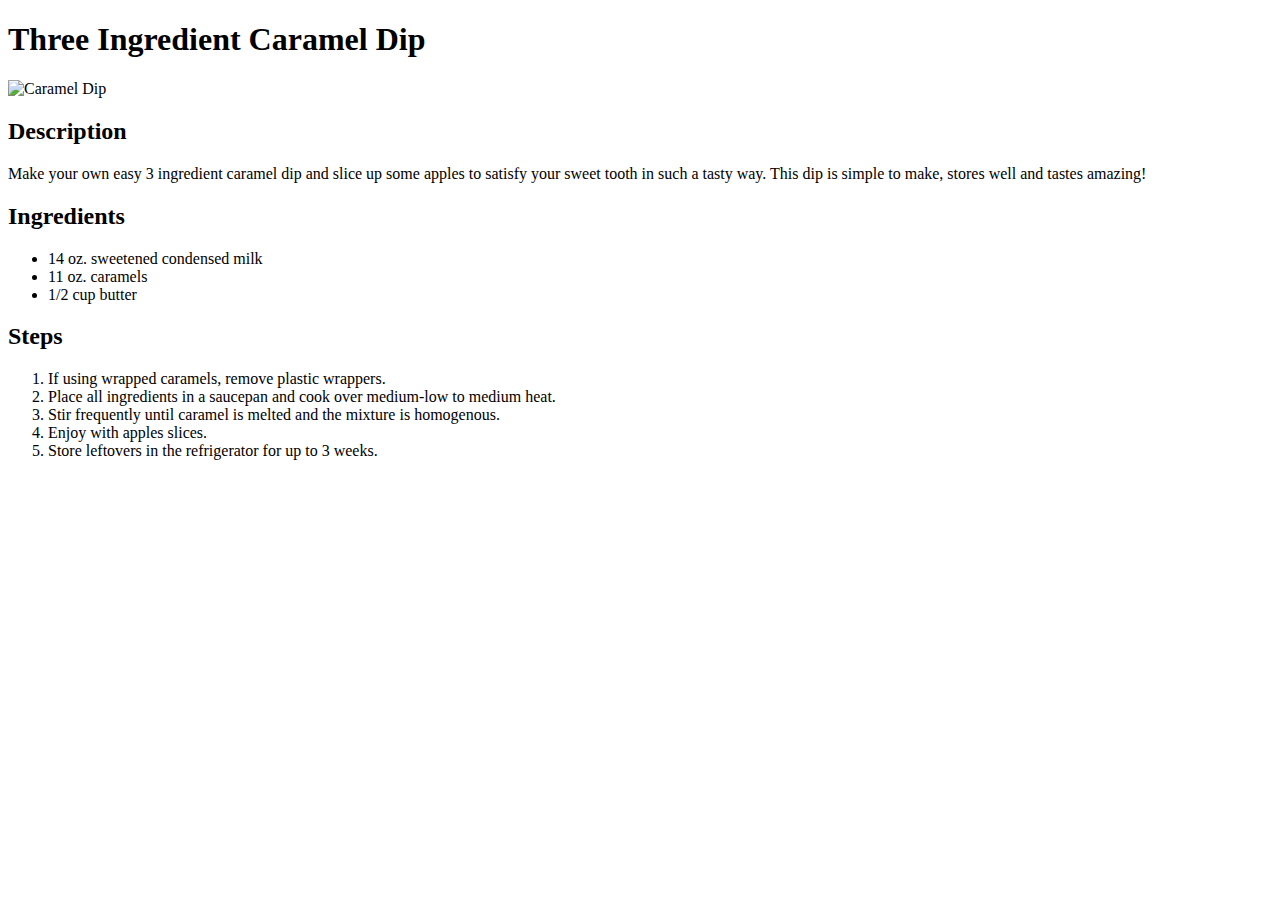
==== recipes/caramel-dip.html @ 016c43ef "Add caramel dip recipe" ====
<!DOCTYPE html>
<html>
    <head>
        <meta charset="UTF-8">
        <title>Three Ingredient Caramel Dip</title>
    </head>
    <body>
        <h1>Three Ingredient Caramel Dip</h1>
        <img src="https://cookingwithcarlee.com/wp-content/uploads/2021/10/apple-slice-in-thick-caramel-sauce.jpg.webp" alt="Caramel Dip">
        <h2>Description</h2>
        <p>Make your own easy 3 ingredient caramel dip and slice up some apples to satisfy your sweet tooth in such a tasty way. This dip is simple to make, stores well and tastes amazing!</p>
        <h2>Ingredients</h2>
        <ul>
            <li>14 oz. sweetened condensed milk</li>
            <li>11 oz. caramels</li>
            <li>1/2 cup butter</li>
        </ul>
        <h2>Steps</h2>
        <ol>
            <li>If using wrapped caramels, remove plastic wrappers.</li>
            <li>Place all ingredients in a saucepan and cook over medium-low to medium heat.</li>
            <li>Stir frequently until caramel is melted and the mixture is homogenous.</li>
            <li>Enjoy with apples slices.</li>
            <li>Store leftovers in the refrigerator for up to 3 weeks.</li>
        </ol>
    </body>
</html>
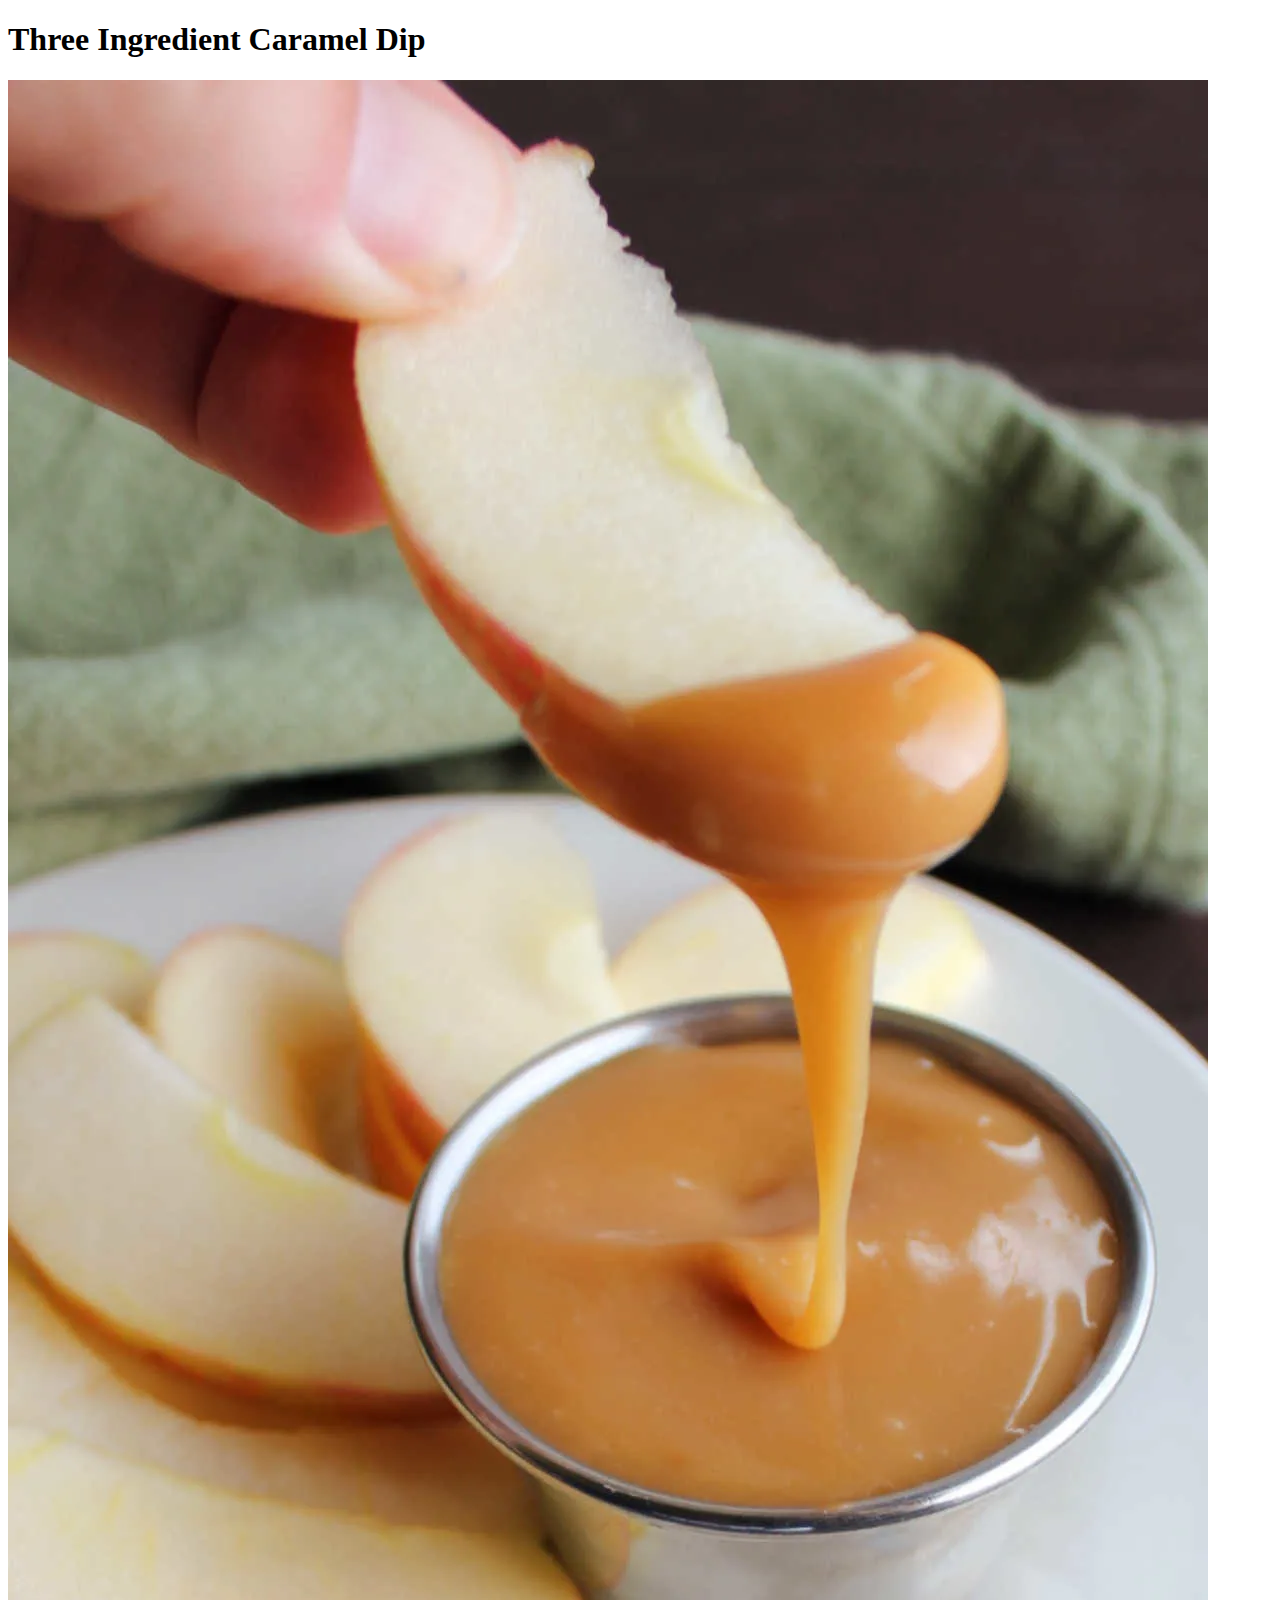
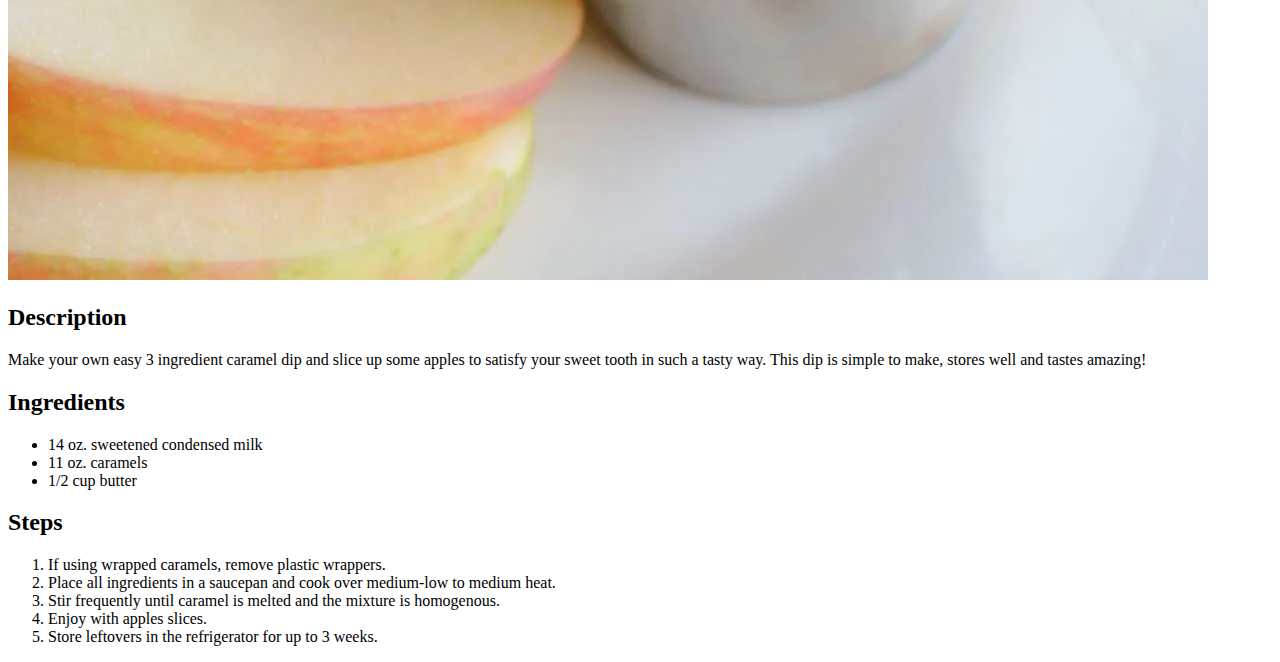
==== commit 29bd6dee: "adding CSS" ====
--- a/recipes/caramel-dip.html
+++ b/recipes/caramel-dip.html
@@ -3,10 +3,11 @@
     <head>
         <meta charset="UTF-8">
         <title>Three Ingredient Caramel Dip</title>
+        <link rel="stylesheet" href="style.css">
     </head>
     <body>
         <h1>Three Ingredient Caramel Dip</h1>
-        <img src="https://cookingwithcarlee.com/wp-content/uploads/2021/10/apple-slice-in-thick-caramel-sauce.jpg.webp" alt="Caramel Dip">
+        <img src="../images/caramel-dip.jpg.webp" alt="Caramel Dip">
         <h2>Description</h2>
         <p>Make your own easy 3 ingredient caramel dip and slice up some apples to satisfy your sweet tooth in such a tasty way. This dip is simple to make, stores well and tastes amazing!</p>
         <h2>Ingredients</h2>
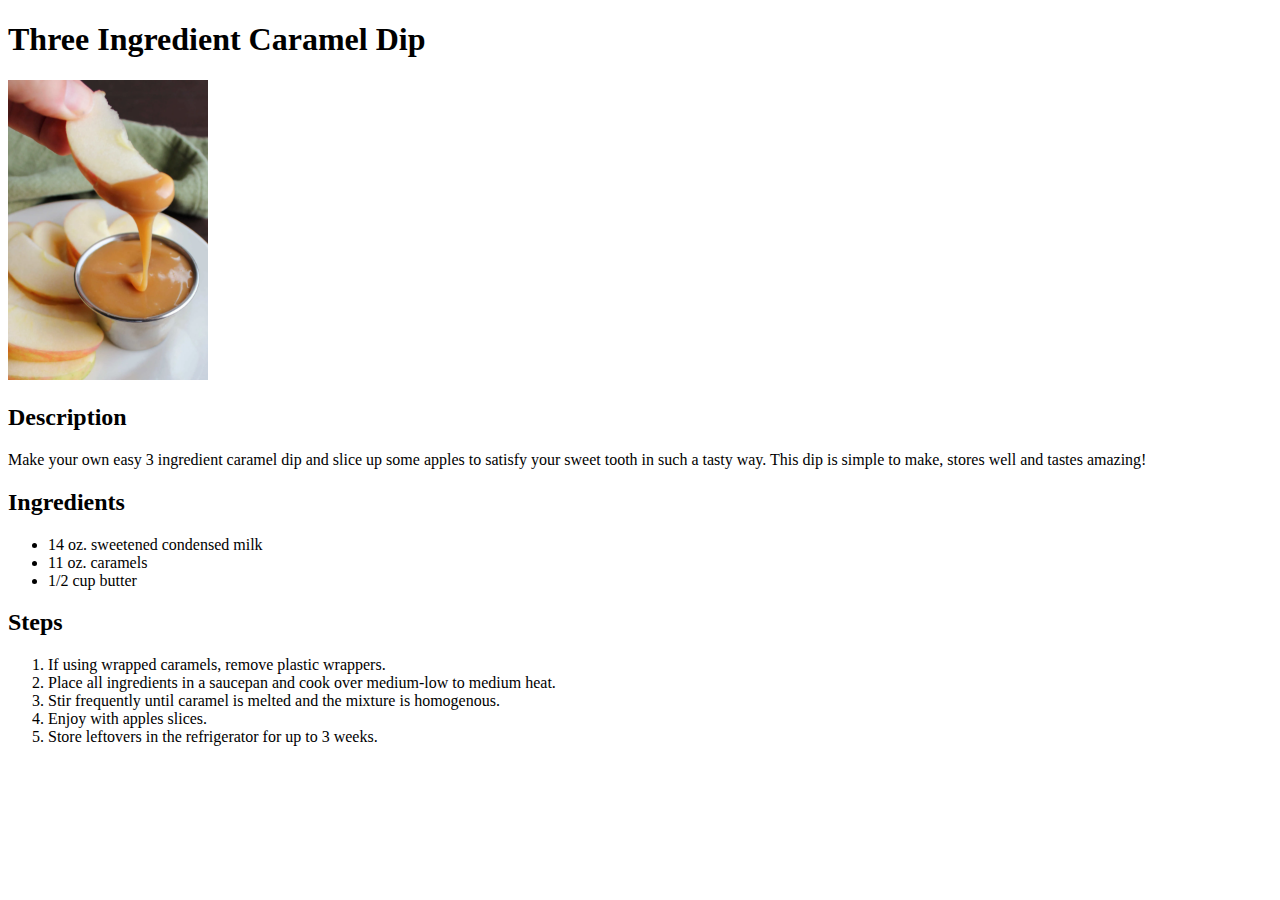
==== commit 23326c23: "update image heights/widths" ====
--- a/recipes/caramel-dip.html
+++ b/recipes/caramel-dip.html
@@ -7,7 +7,7 @@
     </head>
     <body>
         <h1>Three Ingredient Caramel Dip</h1>
-        <img src="../images/caramel-dip.jpg.webp" alt="Caramel Dip">
+        <img class="tall" src="../images/caramel-dip.jpg.webp" alt="Caramel Dip">
         <h2>Description</h2>
         <p>Make your own easy 3 ingredient caramel dip and slice up some apples to satisfy your sweet tooth in such a tasty way. This dip is simple to make, stores well and tastes amazing!</p>
         <h2>Ingredients</h2>
--- a/recipes/style.css
+++ b/recipes/style.css
@@ -0,0 +1,10 @@
+.tall {
+    height: auto;
+    width: 200px;
+}
+
+img {
+    height: auto;
+    width: 400px;
+}
+
